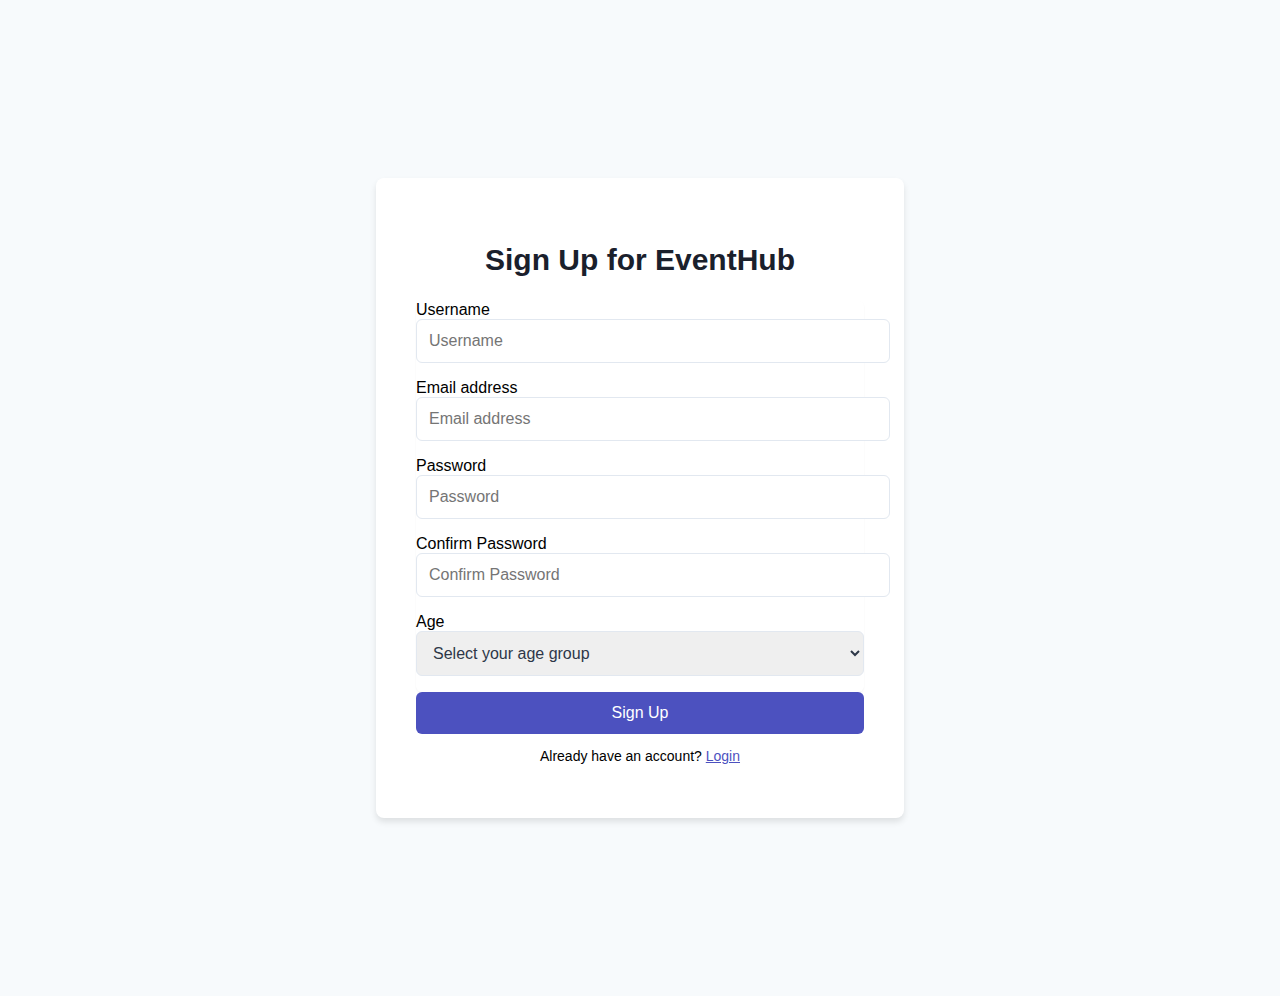
==== src/main/resources/static/signup.html @ 7bbcbad9 "second" ====
<!DOCTYPE html>
<html lang="en">
<head>
    <meta charset="UTF-8">
    <meta name="viewport" content="width=device-width, initial-scale=1.0">
    <title>Sign Up for EventHub</title>
    <link rel="stylesheet" href="signup.css">
</head>
<body>
<div class="min-h-screen bg-gray-100 flex items-center justify-center py-12 px-4 sm:px-6 lg:px-8">
    <div class="max-w-md w-full space-y-8 bg-white p-10 rounded-lg shadow-md">
        <div>
            <h2 class="text-center text-3xl font-extrabold text-gray-900">Sign Up for EventHub</h2>
        </div>
        <form class="mt-8 space-y-6" onsubmit="handleSubmit(event)">
            <div class="rounded-md shadow-sm -space-y-px">
                <div>
                    <label for="username" class="sr-only">Username</label>
                    <input id="username" name="username" type="text" autocomplete="username" required class="input-field" placeholder="Username">
                </div>
                <div>
                    <label for="email" class="sr-only">Email address</label>
                    <input id="email" name="email" type="email" autocomplete="email" required class="input-field" placeholder="Email address">
                </div>
                <div>
                    <label for="password" class="sr-only">Password</label>
                    <input id="password" name="password" type="password" autocomplete="new-password" required class="input-field" placeholder="Password">
                </div>
                <div>
                    <label for="confirmPassword" class="sr-only">Confirm Password</label>
                    <input id="confirmPassword" name="confirmPassword" type="password" autocomplete="new-password" required class="input-field" placeholder="Confirm Password">
                </div>
                <div>
                    <label for="age" class="sr-only">Age</label>
                    <select id="age" name="age" required class="input-field">
                        <option value="" disabled selected>Select your age group</option>
                        <option value="17">Under 18</option>
                        <option value="18">18+</option>
                    </select>
                </div>
            </div>

            <div>
                <button type="submit" class="btn">Sign Up</button>
            </div>
        </form>
        <p class="mt-2 text-center text-sm text-gray-600">
            Already have an account? <a href="/login" class="text-indigo-600 hover:text-indigo-500">Login</a>
        </p>
        <!-- Error message container -->
        <div id="error-message" class="text-red-500 text-center mt-4"></div>
    </div>
</div>

<script>
    async function handleSubmit(event) {
        event.preventDefault();

        // Get form data
        const username = document.getElementById('username').value;
        const email = document.getElementById('email').value;
        const password = document.getElementById('password').value;
        const confirmPassword = document.getElementById('confirmPassword').value;
        const age = document.getElementById('age').value;

        // Check if passwords match
        if (password !== confirmPassword) {
            document.getElementById('error-message').textContent = 'Passwords do not match.';
            return;
        }

        // Prepare the user object
        const user = {
            username: username,
            password: password,
            email: email,
            age: parseInt(age, 10) // Convert age to an integer
        };

        try {
            // Send signup request to the backend
            const response = await fetch('http://localhost:8080/api/users/signup', {
                method: 'POST',
                headers: { 'Content-Type': 'application/json' },
                body: JSON.stringify(user)
            });

            const text = await response.text();
            if (response.ok) {
                // Redirect to the login page
                window.location.href = 'index.html';
            } else {
                // Display error message
                document.getElementById('error-message').textContent = text || 'Signup failed. Please try again.';
            }
        } catch (error) {
            console.error('Error during signup:', error);
            document.getElementById('error-message').textContent = 'An error occurred. Please try again.';
        }
    }
</script>
</body>
</html>
---- src/main/resources/static/signup.css ----
body {
  font-family: Arial, sans-serif;
  background-color: #f7fafc;
  margin: 0;
  padding: 0;
}

.min-h-screen {
  min-height: 100vh;
}

.bg-gray-100 {
  background-color: #f7fafc;
}

.flex {
  display: flex;
}

.items-center {
  align-items: center;
}

.justify-center {
  justify-content: center;
}

.py-12 {
  padding-top: 3rem;
  padding-bottom: 3rem;
}

.px-4 {
  padding-left: 1rem;
  padding-right: 1rem;
}

.sm\:px-6 {
  padding-left: 1.5rem;
  padding-right: 1.5rem;
}

.lg\:px-8 {
  padding-left: 2rem;
  padding-right: 2rem;
}

.max-w-md {
  max-width: 28rem;
}

.w-full {
  width: 100%;
}

.space-y-8 {
  margin-top: 2rem;
  margin-bottom: 2rem;
}

.bg-white {
  background-color: #ffffff;
}

.p-10 {
  padding: 2.5rem;
}

.rounded-lg {
  border-radius: 0.5rem;
}

.shadow-md {
  box-shadow: 0 4px 6px rgba(0, 0, 0, 0.1);
}

.text-center {
  text-align: center;
}

.text-3xl {
  font-size: 1.875rem;
}

.font-extrabold {
  font-weight: 800;
}

.text-gray-900 {
  color: #1a202c;
}

.mt-8 {
  margin-top: 2rem;
}

.space-y-6 {
  margin-top: 1.5rem;
}

.rounded-md {
  border-radius: 0.375rem;
}

.shadow-sm {
  box-shadow: 0 1px 2px rgba(0, 0, 0, 0.05);
}

.-space-y-px {
  margin-top: -1px;
}

.input-field {
  width: 100%;
  padding: 0.75rem;
  border: 1px solid #e2e8f0;
  border-radius: 0.375rem;
  font-size: 1rem;
  color: #2d3748;
  margin-bottom: 1rem;
}

.input-field:focus {
  outline: none;
  border-color: #4c51bf;
  box-shadow: 0 0 0 1px rgba(78, 98, 234, 0.5);
}

.ml-2 {
  margin-left: 0.5rem;
}

.text-sm {
  font-size: 0.875rem;
}

.text-indigo-600 {
  color: #4c51bf;
}

.text-indigo-600:hover {
  color: #434190;
}

.btn {
  display: inline-block;
  width: 100%;
  padding: 0.75rem 1.5rem;
  border: none;
  background-color: #4c51bf;
  color: white;
  text-align: center;
  border-radius: 0.375rem;
  font-size: 1rem;
  cursor: pointer;
}

.btn:hover {
  background-color: #434190;
}
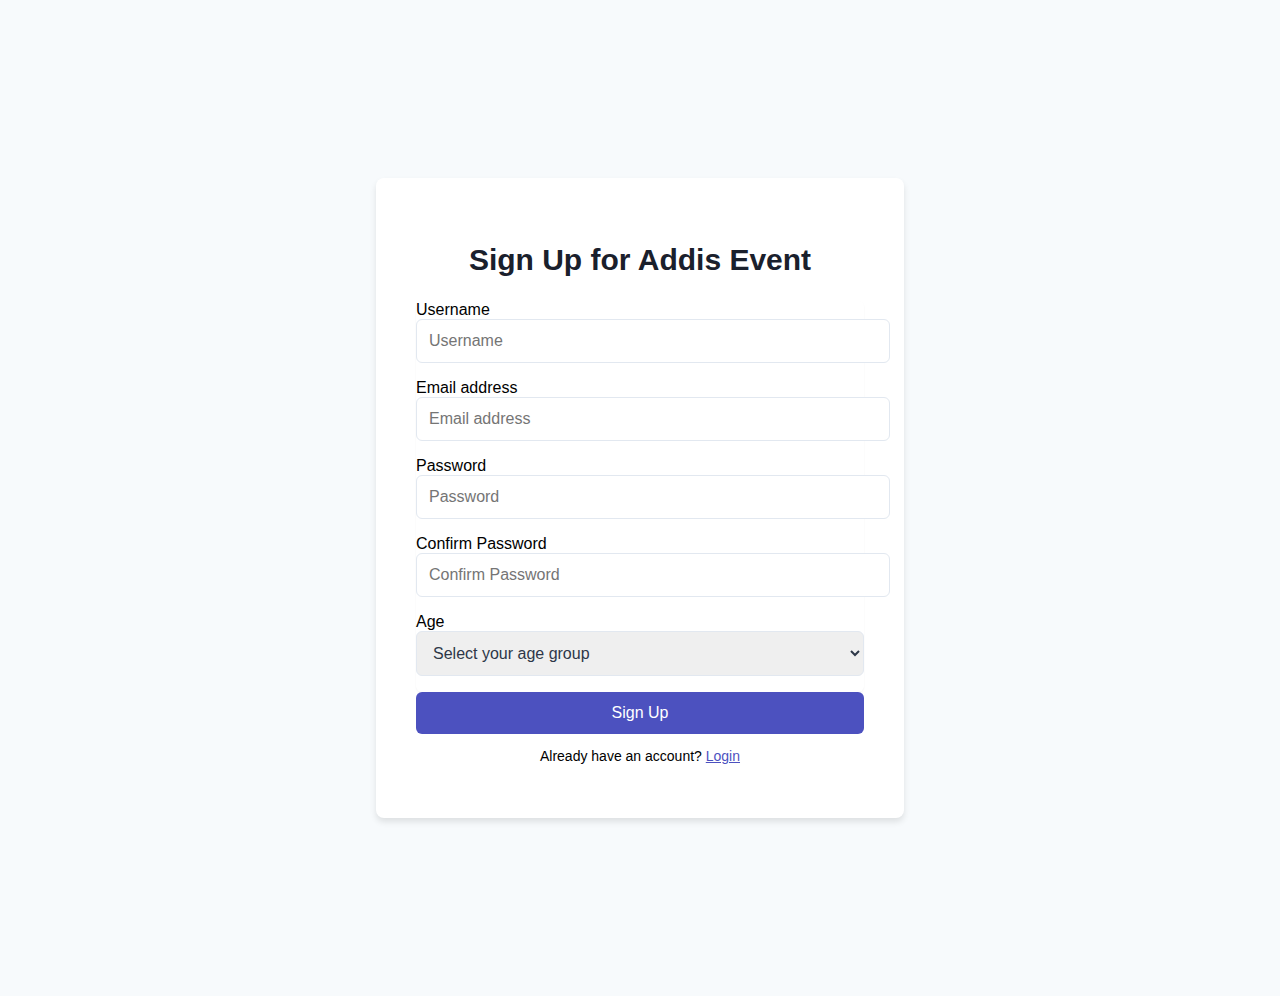
==== commit bad7c4b9: "Updated index and signup pages, added uploads folder" ====
--- a/src/main/resources/static/signup.html
+++ b/src/main/resources/static/signup.html
@@ -10,7 +10,7 @@
 <div class="min-h-screen bg-gray-100 flex items-center justify-center py-12 px-4 sm:px-6 lg:px-8">
     <div class="max-w-md w-full space-y-8 bg-white p-10 rounded-lg shadow-md">
         <div>
-            <h2 class="text-center text-3xl font-extrabold text-gray-900">Sign Up for EventHub</h2>
+            <h2 class="text-center text-3xl font-extrabold text-gray-900">Sign Up for Addis Event</h2>
         </div>
         <form class="mt-8 space-y-6" onsubmit="handleSubmit(event)">
             <div class="rounded-md shadow-sm -space-y-px">
@@ -45,7 +45,7 @@
             </div>
         </form>
         <p class="mt-2 text-center text-sm text-gray-600">
-            Already have an account? <a href="/login" class="text-indigo-600 hover:text-indigo-500">Login</a>
+            Already have an account? <a href="index.html" class="text-indigo-600 hover:text-indigo-500">Login</a>
         </p>
         <!-- Error message container -->
         <div id="error-message" class="text-red-500 text-center mt-4"></div>
@@ -87,7 +87,7 @@
 
             const text = await response.text();
             if (response.ok) {
-                // Redirect to the login page
+                // Redirect to the login page (index.html)
                 window.location.href = 'index.html';
             } else {
                 // Display error message
